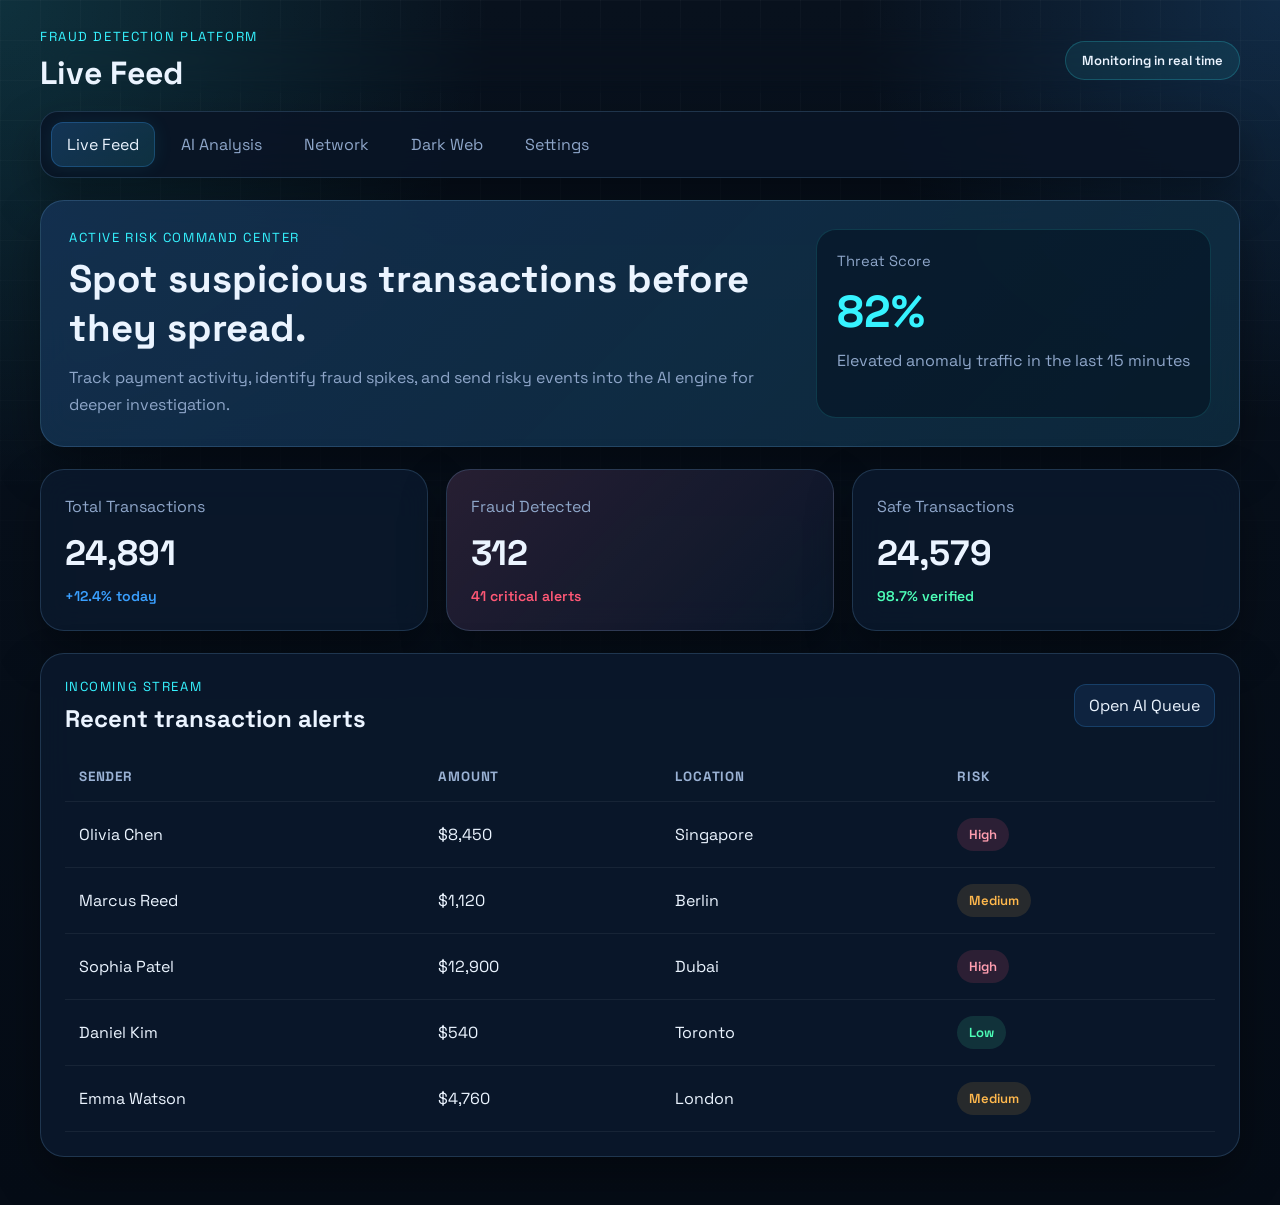
==== index.html @ 5bd6d7bc "Initial commit - Fraud Detection UI" ====
<!DOCTYPE html>
<html lang="en">
<head>
  <meta charset="UTF-8">
  <meta name="viewport" content="width=device-width, initial-scale=1.0">
  <title>FraudShield | Live Feed</title>
  <link rel="preconnect" href="https://fonts.googleapis.com">
  <link rel="preconnect" href="https://fonts.gstatic.com" crossorigin>
  <link href="https://fonts.googleapis.com/css2?family=Space+Grotesk:wght@400;500;600;700&display=swap" rel="stylesheet">
  <link rel="stylesheet" href="css/style.css">
</head>
<body data-page="live">
  <div class="app-shell">
    <header class="topbar">
      <div>
        <p class="eyebrow">Fraud Detection Platform</p>
        <h1>Live Feed</h1>
      </div>
      <div class="status-pill">Monitoring in real time</div>
    </header>

    <nav class="tabs" aria-label="Primary navigation">
      <a href="index.html" data-tab="live">Live Feed</a>
      <a href="ai.html" data-tab="ai">AI Analysis</a>
      <a href="network.html" data-tab="network">Network</a>
      <a href="darkweb.html" data-tab="darkweb">Dark Web</a>
      <a href="settings.html" data-tab="settings">Settings</a>
    </nav>

    <main class="page-grid">
      <section class="hero-panel">
        <div>
          <p class="eyebrow">Active risk command center</p>
          <h2>Spot suspicious transactions before they spread.</h2>
          <p class="muted-text">
            Track payment activity, identify fraud spikes, and send risky events
            into the AI engine for deeper investigation.
          </p>
        </div>
        <div class="hero-metric">
          <span>Threat Score</span>
          <strong>82%</strong>
          <p>Elevated anomaly traffic in the last 15 minutes</p>
        </div>
      </section>

      <section class="stats-grid">
        <article class="card stat-card">
          <p>Total Transactions</p>
          <h3>24,891</h3>
          <span class="trend up">+12.4% today</span>
        </article>
        <article class="card stat-card danger">
          <p>Fraud Detected</p>
          <h3>312</h3>
          <span class="trend danger-text">41 critical alerts</span>
        </article>
        <article class="card stat-card">
          <p>Safe Transactions</p>
          <h3>24,579</h3>
          <span class="trend safe">98.7% verified</span>
        </article>
      </section>

      <section class="card table-card">
        <div class="section-heading">
          <div>
            <p class="eyebrow">Incoming stream</p>
            <h2>Recent transaction alerts</h2>
          </div>
          <a class="ghost-button" href="ai.html">Open AI Queue</a>
        </div>

        <div class="table-wrap">
          <table>
            <thead>
              <tr>
                <th>Sender</th>
                <th>Amount</th>
                <th>Location</th>
                <th>Risk</th>
              </tr>
            </thead>
            <tbody>
              <tr class="clickable-row" data-href="ai.html">
                <td>Olivia Chen</td>
                <td>$8,450</td>
                <td>Singapore</td>
                <td><span class="risk-badge high">High</span></td>
              </tr>
              <tr class="clickable-row" data-href="ai.html">
                <td>Marcus Reed</td>
                <td>$1,120</td>
                <td>Berlin</td>
                <td><span class="risk-badge medium">Medium</span></td>
              </tr>
              <tr class="clickable-row" data-href="ai.html">
                <td>Sophia Patel</td>
                <td>$12,900</td>
                <td>Dubai</td>
                <td><span class="risk-badge high">High</span></td>
              </tr>
              <tr class="clickable-row" data-href="ai.html">
                <td>Daniel Kim</td>
                <td>$540</td>
                <td>Toronto</td>
                <td><span class="risk-badge low">Low</span></td>
              </tr>
              <tr class="clickable-row" data-href="ai.html">
                <td>Emma Watson</td>
                <td>$4,760</td>
                <td>London</td>
                <td><span class="risk-badge medium">Medium</span></td>
              </tr>
            </tbody>
          </table>
        </div>
      </section>
    </main>
  </div>

  <script src="js/script.js"></script>
</body>
</html>
---- css/style.css ----
:root {
  --bg: #06111f;
  --bg-secondary: #0c1b31;
  --panel: rgba(11, 25, 45, 0.86);
  --panel-strong: #102544;
  --border: rgba(135, 198, 255, 0.18);
  --text: #ebf4ff;
  --muted: #8ea6c9;
  --accent: #3aa0ff;
  --accent-soft: rgba(58, 160, 255, 0.16);
  --neon: #36f3ff;
  --danger: #ff5876;
  --safe: #4dffb8;
  --warning: #ffb84d;
  --shadow: 0 20px 45px rgba(0, 0, 0, 0.35);
}

* {
  box-sizing: border-box;
}

body {
  margin: 0;
  min-height: 100vh;
  font-family: "Space Grotesk", sans-serif;
  color: var(--text);
  background:
    radial-gradient(circle at top left, rgba(54, 243, 255, 0.14), transparent 28%),
    radial-gradient(circle at top right, rgba(58, 160, 255, 0.18), transparent 24%),
    linear-gradient(180deg, #08111d 0%, #050c16 100%);
}

body::before {
  content: "";
  position: fixed;
  inset: 0;
  pointer-events: none;
  background-image: linear-gradient(rgba(255, 255, 255, 0.03) 1px, transparent 1px),
    linear-gradient(90deg, rgba(255, 255, 255, 0.03) 1px, transparent 1px);
  background-size: 40px 40px;
  mask-image: linear-gradient(180deg, rgba(0, 0, 0, 0.8), transparent);
}

a {
  color: inherit;
  text-decoration: none;
}

.app-shell {
  width: min(1200px, calc(100% - 32px));
  margin: 0 auto;
  padding: 28px 0 48px;
}

.topbar,
.tabs,
.card,
.hero-panel {
  backdrop-filter: blur(16px);
}

.topbar {
  display: flex;
  justify-content: space-between;
  align-items: center;
  gap: 16px;
  margin-bottom: 18px;
}

.topbar h1,
.hero-panel h2,
.section-heading h2,
.stat-card h3,
.layer-copy h3,
.flagged-item h3,
.info-card h3 {
  margin: 0;
}

.eyebrow {
  margin: 0 0 8px;
  color: var(--neon);
  font-size: 0.82rem;
  letter-spacing: 0.12em;
  text-transform: uppercase;
}

.status-pill,
.pill,
.risk-badge,
.flag-tag {
  display: inline-flex;
  align-items: center;
  justify-content: center;
  border-radius: 999px;
  font-size: 0.82rem;
  font-weight: 600;
}

.status-pill {
  padding: 10px 16px;
  background: rgba(54, 243, 255, 0.08);
  border: 1px solid rgba(54, 243, 255, 0.2);
  color: var(--text);
}

.danger-pill {
  background: rgba(255, 88, 118, 0.12);
  border-color: rgba(255, 88, 118, 0.25);
}

.tabs {
  display: flex;
  flex-wrap: wrap;
  gap: 10px;
  padding: 10px;
  margin-bottom: 22px;
  background: rgba(9, 20, 37, 0.9);
  border: 1px solid var(--border);
  border-radius: 18px;
  box-shadow: var(--shadow);
}

.tabs a {
  padding: 12px 16px;
  border-radius: 12px;
  color: var(--muted);
  transition: 0.25s ease;
}

.tabs a:hover,
.tabs a.active {
  color: var(--text);
  background: linear-gradient(135deg, rgba(58, 160, 255, 0.22), rgba(54, 243, 255, 0.12));
  box-shadow: inset 0 0 0 1px rgba(58, 160, 255, 0.25), 0 0 20px rgba(54, 243, 255, 0.08);
}

.page-grid {
  display: grid;
  gap: 22px;
}

.hero-panel,
.card {
  background: var(--panel);
  border: 1px solid var(--border);
  border-radius: 24px;
  box-shadow: var(--shadow);
}

.hero-panel {
  display: flex;
  justify-content: space-between;
  gap: 24px;
  padding: 28px;
  background:
    linear-gradient(135deg, rgba(58, 160, 255, 0.16), rgba(54, 243, 255, 0.08)),
    var(--panel);
}

.hero-panel.compact {
  align-items: center;
}

.hero-panel h2 {
  font-size: clamp(1.75rem, 3vw, 2.6rem);
  max-width: 720px;
}

.muted-text {
  margin: 12px 0 0;
  max-width: 720px;
  color: var(--muted);
  line-height: 1.7;
}

.hero-metric {
  min-width: 220px;
  padding: 20px;
  border-radius: 20px;
  background: rgba(5, 17, 31, 0.55);
  border: 1px solid rgba(54, 243, 255, 0.14);
}

.hero-metric span {
  color: var(--muted);
  font-size: 0.92rem;
}

.hero-metric strong {
  display: block;
  margin: 12px 0 8px;
  font-size: 2.8rem;
  color: var(--neon);
}

.hero-metric p,
.stat-card p,
.info-card p,
.flagged-item p,
.layer-copy p {
  margin: 0;
  color: var(--muted);
  line-height: 1.6;
}

.stats-grid {
  display: grid;
  grid-template-columns: repeat(3, minmax(0, 1fr));
  gap: 18px;
}

.card {
  padding: 24px;
  transition: transform 0.25s ease, border-color 0.25s ease, box-shadow 0.25s ease;
}

.card:hover,
.flagged-item:hover,
tbody tr:hover {
  transform: translateY(-4px);
}

.card:hover {
  border-color: rgba(54, 243, 255, 0.28);
  box-shadow: 0 22px 50px rgba(0, 0, 0, 0.42);
}

.stat-card h3 {
  margin: 10px 0;
  font-size: 2.2rem;
}

.stat-card p {
  color: var(--muted);
}

.trend {
  font-size: 0.88rem;
  font-weight: 600;
}

.up {
  color: var(--accent);
}

.safe {
  color: var(--safe);
}

.danger-text {
  color: var(--danger);
}

.danger {
  background:
    linear-gradient(135deg, rgba(255, 88, 118, 0.12), transparent),
    var(--panel);
}

.section-heading {
  display: flex;
  justify-content: space-between;
  align-items: center;
  gap: 16px;
  margin-bottom: 18px;
}

.ghost-button {
  padding: 10px 14px;
  border-radius: 12px;
  border: 1px solid rgba(58, 160, 255, 0.22);
  background: rgba(58, 160, 255, 0.1);
  color: var(--text);
  transition: 0.25s ease;
}

.ghost-button:hover {
  background: rgba(58, 160, 255, 0.18);
}

.table-wrap {
  overflow-x: auto;
}

table {
  width: 100%;
  border-collapse: collapse;
}

th,
td {
  padding: 16px 14px;
  text-align: left;
  border-bottom: 1px solid rgba(255, 255, 255, 0.06);
}

th {
  color: #9ab2d4;
  font-size: 0.84rem;
  letter-spacing: 0.06em;
  text-transform: uppercase;
}

tbody tr {
  cursor: pointer;
  transition: 0.25s ease;
}

tbody tr:hover {
  background: rgba(58, 160, 255, 0.08);
}

.risk-badge,
.pill,
.flag-tag {
  padding: 8px 12px;
}

.risk-badge.low {
  background: rgba(77, 255, 184, 0.12);
  color: var(--safe);
}

.risk-badge.medium {
  background: rgba(255, 184, 77, 0.12);
  color: var(--warning);
}

.risk-badge.high,
.flag-tag {
  background: rgba(255, 88, 118, 0.14);
  color: #ff9eb0;
}

.layers {
  display: grid;
  gap: 18px;
}

.layer-item {
  padding: 18px;
  border-radius: 18px;
  border: 1px solid rgba(255, 255, 255, 0.07);
  background: rgba(255, 255, 255, 0.02);
}

.layer-copy {
  display: flex;
  justify-content: space-between;
  gap: 20px;
  margin-bottom: 12px;
}

.progress-bar {
  width: 100%;
  height: 12px;
  overflow: hidden;
  border-radius: 999px;
  background: rgba(255, 255, 255, 0.06);
}

.progress-bar span {
  display: block;
  height: 100%;
  border-radius: inherit;
  background: linear-gradient(90deg, var(--accent), var(--neon));
  box-shadow: 0 0 18px rgba(54, 243, 255, 0.35);
}

.network-grid {
  grid-template-columns: repeat(4, minmax(0, 1fr));
}

.info-card {
  display: flex;
  flex-direction: column;
  justify-content: center;
  background:
    linear-gradient(135deg, rgba(54, 243, 255, 0.08), rgba(58, 160, 255, 0.12)),
    var(--panel);
}

.flagged-list {
  display: grid;
  gap: 16px;
}

.flagged-item {
  display: flex;
  justify-content: space-between;
  align-items: center;
  gap: 16px;
  padding: 18px;
  border-radius: 18px;
  border: 1px solid rgba(255, 88, 118, 0.16);
  background: rgba(255, 88, 118, 0.08);
  transition: 0.25s ease;
}

.settings-layout {
  grid-template-columns: repeat(2, minmax(0, 1fr));
}

.settings-card {
  min-height: 260px;
}

.setting-row {
  display: flex;
  justify-content: space-between;
  align-items: center;
  gap: 12px;
  margin-top: 18px;
  padding: 14px 16px;
  border-radius: 16px;
  background: rgba(255, 255, 255, 0.03);
  border: 1px solid rgba(255, 255, 255, 0.05);
}

.pill {
  background: rgba(58, 160, 255, 0.14);
  color: #9bd0ff;
}

.pill.on {
  background: rgba(77, 255, 184, 0.12);
  color: var(--safe);
}

@media (max-width: 980px) {
  .stats-grid,
  .network-grid,
  .settings-layout {
    grid-template-columns: repeat(2, minmax(0, 1fr));
  }

  .hero-panel,
  .layer-copy {
    flex-direction: column;
  }
}

@media (max-width: 640px) {
  .app-shell {
    width: min(100% - 20px, 1200px);
    padding-top: 20px;
  }

  .topbar,
  .section-heading,
  .flagged-item,
  .setting-row {
    flex-direction: column;
    align-items: flex-start;
  }

  .stats-grid,
  .network-grid,
  .settings-layout {
    grid-template-columns: 1fr;
  }

  .tabs a,
  .status-pill {
    width: 100%;
  }
}
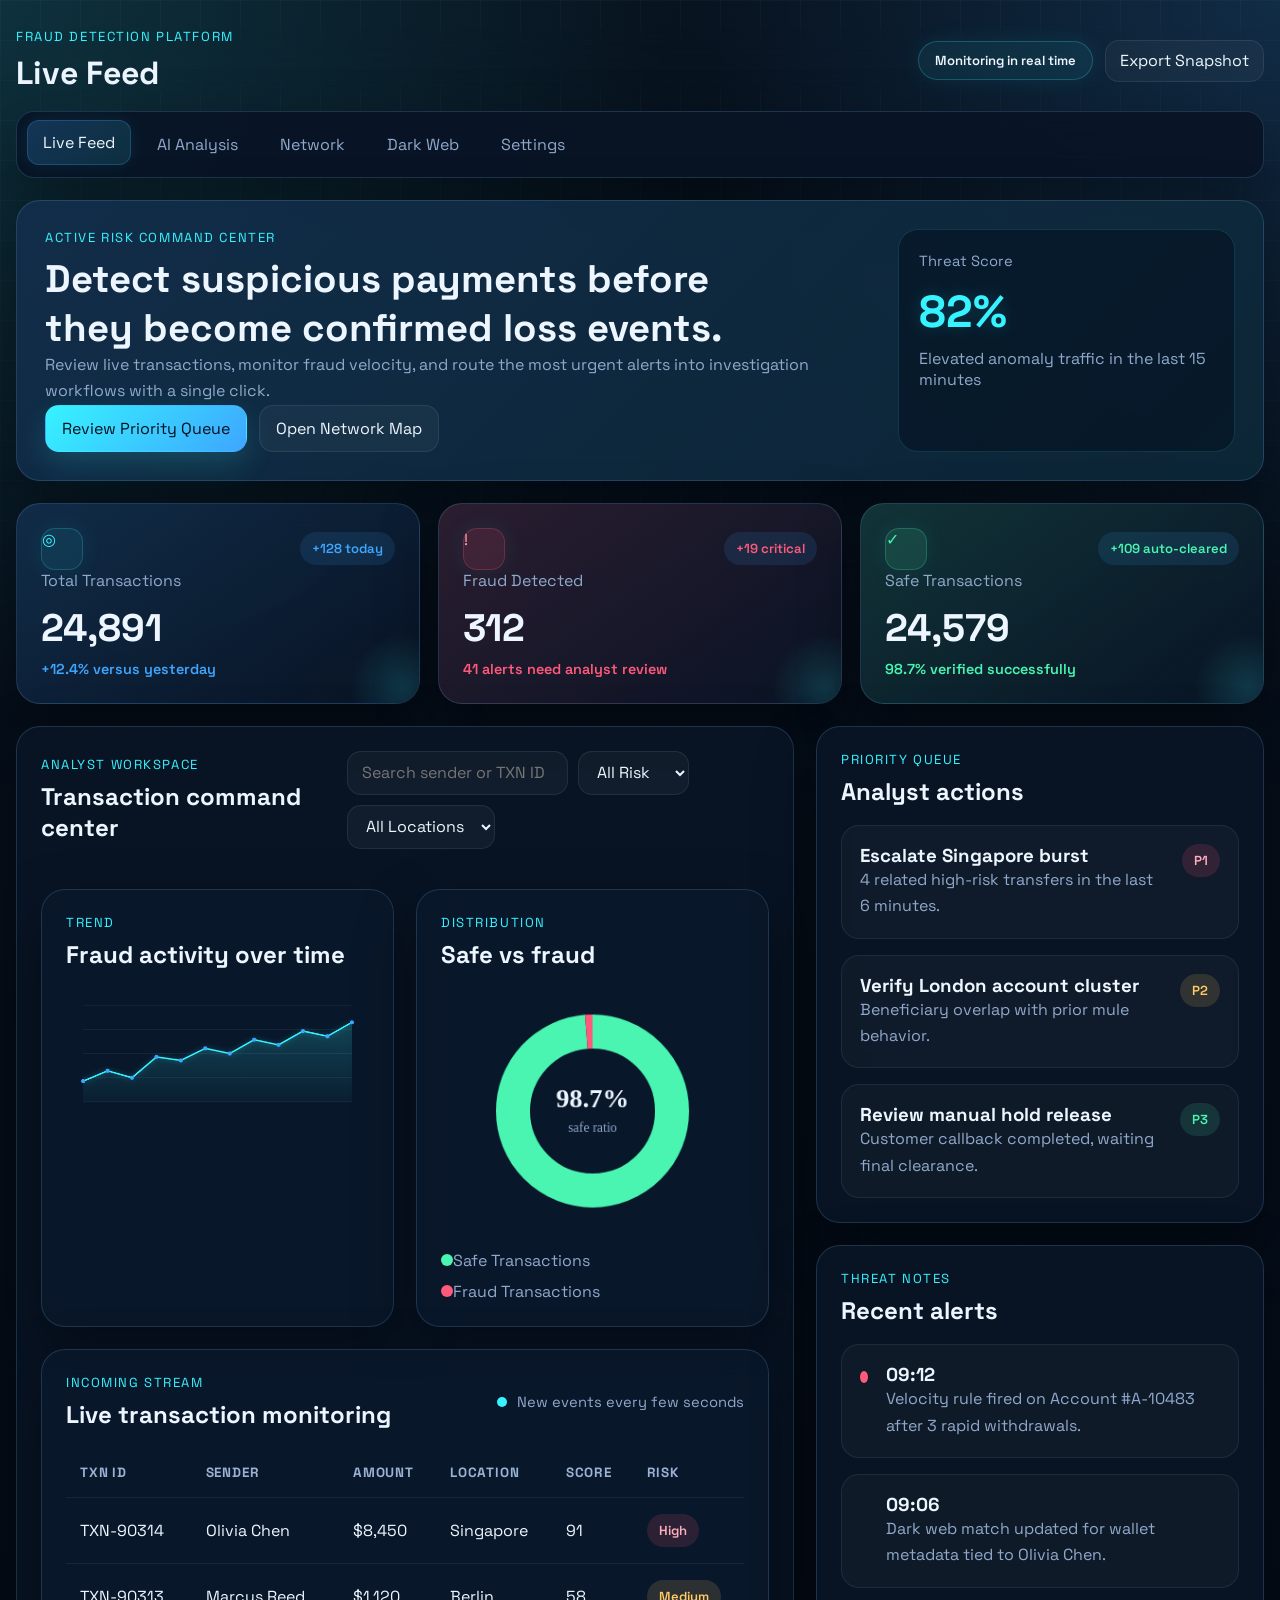
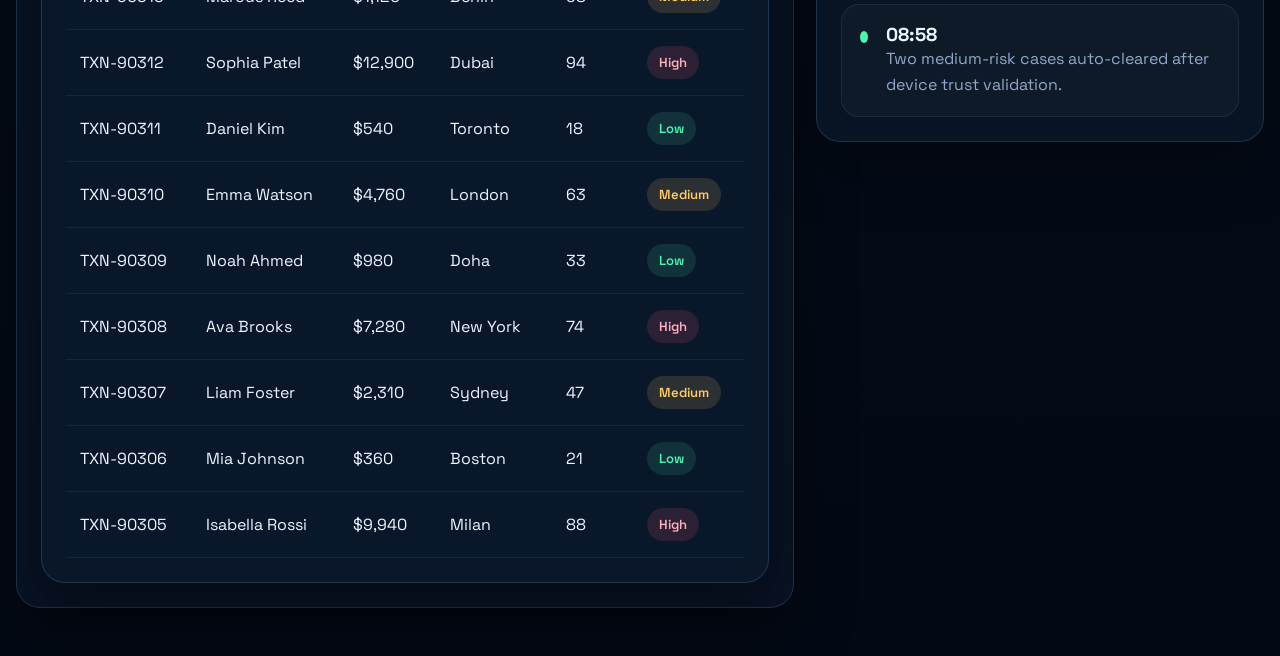
==== commit 5d02e19a: "Second commit - Fraud Detection UI" ====
--- a/index.html
+++ b/index.html
@@ -16,7 +16,10 @@
         <p class="eyebrow">Fraud Detection Platform</p>
         <h1>Live Feed</h1>
       </div>
-      <div class="status-pill">Monitoring in real time</div>
+      <div class="topbar-actions">
+        <div class="status-pill">Monitoring in real time</div>
+        <button class="secondary-button compact-button" type="button" data-toast-message="War room snapshot exported.">Export Snapshot</button>
+      </div>
     </header>
 
     <nav class="tabs" aria-label="Primary navigation">
@@ -31,11 +34,15 @@
       <section class="hero-panel">
         <div>
           <p class="eyebrow">Active risk command center</p>
-          <h2>Spot suspicious transactions before they spread.</h2>
+          <h2>Detect suspicious payments before they become confirmed loss events.</h2>
           <p class="muted-text">
-            Track payment activity, identify fraud spikes, and send risky events
-            into the AI engine for deeper investigation.
+            Review live transactions, monitor fraud velocity, and route the most
+            urgent alerts into investigation workflows with a single click.
           </p>
+          <div class="hero-actions">
+            <a class="primary-button" href="ai.html">Review Priority Queue</a>
+            <a class="secondary-button" href="network.html">Open Network Map</a>
+          </div>
         </div>
         <div class="hero-metric">
           <span>Threat Score</span>
@@ -45,80 +52,293 @@
       </section>
 
       <section class="stats-grid">
-        <article class="card stat-card">
+        <article class="card stat-card accent-card">
+          <div class="stat-header">
+            <span class="stat-icon">◎</span>
+            <span class="delta-pill up">+128 today</span>
+          </div>
           <p>Total Transactions</p>
-          <h3>24,891</h3>
-          <span class="trend up">+12.4% today</span>
+          <h3 class="counter" data-target="24891">0</h3>
+          <span class="trend up">+12.4% versus yesterday</span>
         </article>
+
         <article class="card stat-card danger">
+          <div class="stat-header">
+            <span class="stat-icon danger-icon">!</span>
+            <span class="delta-pill danger-text">+19 critical</span>
+          </div>
           <p>Fraud Detected</p>
-          <h3>312</h3>
-          <span class="trend danger-text">41 critical alerts</span>
+          <h3 class="counter" data-target="312">0</h3>
+          <span class="trend danger-text">41 alerts need analyst review</span>
         </article>
-        <article class="card stat-card">
+
+        <article class="card stat-card safe-card">
+          <div class="stat-header">
+            <span class="stat-icon safe-icon">✓</span>
+            <span class="delta-pill safe">+109 auto-cleared</span>
+          </div>
           <p>Safe Transactions</p>
-          <h3>24,579</h3>
-          <span class="trend safe">98.7% verified</span>
+          <h3 class="counter" data-target="24579">0</h3>
+          <span class="trend safe">98.7% verified successfully</span>
         </article>
       </section>
 
-      <section class="card table-card">
-        <div class="section-heading">
-          <div>
-            <p class="eyebrow">Incoming stream</p>
-            <h2>Recent transaction alerts</h2>
-          </div>
-          <a class="ghost-button" href="ai.html">Open AI Queue</a>
-        </div>
-
-        <div class="table-wrap">
-          <table>
-            <thead>
-              <tr>
-                <th>Sender</th>
-                <th>Amount</th>
-                <th>Location</th>
-                <th>Risk</th>
-              </tr>
-            </thead>
-            <tbody>
-              <tr class="clickable-row" data-href="ai.html">
-                <td>Olivia Chen</td>
-                <td>$8,450</td>
-                <td>Singapore</td>
-                <td><span class="risk-badge high">High</span></td>
-              </tr>
-              <tr class="clickable-row" data-href="ai.html">
-                <td>Marcus Reed</td>
-                <td>$1,120</td>
-                <td>Berlin</td>
-                <td><span class="risk-badge medium">Medium</span></td>
-              </tr>
-              <tr class="clickable-row" data-href="ai.html">
-                <td>Sophia Patel</td>
-                <td>$12,900</td>
-                <td>Dubai</td>
-                <td><span class="risk-badge high">High</span></td>
-              </tr>
-              <tr class="clickable-row" data-href="ai.html">
-                <td>Daniel Kim</td>
-                <td>$540</td>
-                <td>Toronto</td>
-                <td><span class="risk-badge low">Low</span></td>
-              </tr>
-              <tr class="clickable-row" data-href="ai.html">
-                <td>Emma Watson</td>
-                <td>$4,760</td>
-                <td>London</td>
-                <td><span class="risk-badge medium">Medium</span></td>
-              </tr>
-            </tbody>
-          </table>
-        </div>
+      <section class="workspace-grid">
+        <article class="card main-panel">
+          <div class="section-heading">
+            <div>
+              <p class="eyebrow">Analyst workspace</p>
+              <h2>Transaction command center</h2>
+            </div>
+            <div class="filter-toolbar">
+              <input id="txnSearch" class="toolbar-input" type="text" placeholder="Search sender or TXN ID">
+              <select id="riskFilter" class="toolbar-select">
+                <option value="all">All Risk</option>
+                <option value="high">High</option>
+                <option value="medium">Medium</option>
+                <option value="low">Low</option>
+              </select>
+              <select id="locationFilter" class="toolbar-select">
+                <option value="all">All Locations</option>
+                <option value="singapore">Singapore</option>
+                <option value="berlin">Berlin</option>
+                <option value="dubai">Dubai</option>
+                <option value="toronto">Toronto</option>
+                <option value="london">London</option>
+                <option value="new york">New York</option>
+              </select>
+            </div>
+          </div>
+
+          <section class="dashboard-duo">
+            <article class="card inner-card chart-card">
+              <div class="section-heading">
+                <div>
+                  <p class="eyebrow">Trend</p>
+                  <h2>Fraud activity over time</h2>
+                </div>
+              </div>
+              <canvas id="fraudTrendChart" width="600" height="260" aria-label="Fraud trend chart"></canvas>
+            </article>
+
+            <article class="card inner-card chart-card donut-panel">
+              <div class="section-heading">
+                <div>
+                  <p class="eyebrow">Distribution</p>
+                  <h2>Safe vs fraud</h2>
+                </div>
+              </div>
+              <canvas id="fraudSplitChart" width="320" height="260" aria-label="Fraud split chart"></canvas>
+              <div class="donut-legend">
+                <div><span class="legend-dot safe-fill"></span>Safe Transactions</div>
+                <div><span class="legend-dot danger-fill"></span>Fraud Transactions</div>
+              </div>
+            </article>
+          </section>
+
+          <section class="card inner-card table-card">
+            <div class="section-heading">
+              <div>
+                <p class="eyebrow">Incoming stream</p>
+                <h2>Live transaction monitoring</h2>
+              </div>
+              <div class="live-indicator">
+                <span class="pulse-dot"></span>
+                <span>New events every few seconds</span>
+              </div>
+            </div>
+
+            <div class="table-wrap">
+              <table>
+                <thead>
+                  <tr>
+                    <th>TXN ID</th>
+                    <th>Sender</th>
+                    <th>Amount</th>
+                    <th>Location</th>
+                    <th>Score</th>
+                    <th>Risk</th>
+                  </tr>
+                </thead>
+                <tbody id="transactionTableBody">
+                  <tr class="clickable-row" data-href="ai.html" data-txn-id="TXN-90314" data-sender="Olivia Chen" data-amount="$8,450" data-location="Singapore" data-score="91" data-risk="High">
+                    <td>TXN-90314</td>
+                    <td>Olivia Chen</td>
+                    <td>$8,450</td>
+                    <td>Singapore</td>
+                    <td>91</td>
+                    <td><span class="risk-badge high">High</span></td>
+                  </tr>
+                  <tr class="clickable-row" data-href="ai.html" data-txn-id="TXN-90313" data-sender="Marcus Reed" data-amount="$1,120" data-location="Berlin" data-score="58" data-risk="Medium">
+                    <td>TXN-90313</td>
+                    <td>Marcus Reed</td>
+                    <td>$1,120</td>
+                    <td>Berlin</td>
+                    <td>58</td>
+                    <td><span class="risk-badge medium">Medium</span></td>
+                  </tr>
+                  <tr class="clickable-row" data-href="ai.html" data-txn-id="TXN-90312" data-sender="Sophia Patel" data-amount="$12,900" data-location="Dubai" data-score="94" data-risk="High">
+                    <td>TXN-90312</td>
+                    <td>Sophia Patel</td>
+                    <td>$12,900</td>
+                    <td>Dubai</td>
+                    <td>94</td>
+                    <td><span class="risk-badge high">High</span></td>
+                  </tr>
+                  <tr class="clickable-row" data-href="ai.html" data-txn-id="TXN-90311" data-sender="Daniel Kim" data-amount="$540" data-location="Toronto" data-score="18" data-risk="Low">
+                    <td>TXN-90311</td>
+                    <td>Daniel Kim</td>
+                    <td>$540</td>
+                    <td>Toronto</td>
+                    <td>18</td>
+                    <td><span class="risk-badge low">Low</span></td>
+                  </tr>
+                  <tr class="clickable-row" data-href="ai.html" data-txn-id="TXN-90310" data-sender="Emma Watson" data-amount="$4,760" data-location="London" data-score="63" data-risk="Medium">
+                    <td>TXN-90310</td>
+                    <td>Emma Watson</td>
+                    <td>$4,760</td>
+                    <td>London</td>
+                    <td>63</td>
+                    <td><span class="risk-badge medium">Medium</span></td>
+                  </tr>
+                  <tr class="clickable-row" data-href="ai.html" data-txn-id="TXN-90309" data-sender="Noah Ahmed" data-amount="$980" data-location="Doha" data-score="33" data-risk="Low">
+                    <td>TXN-90309</td>
+                    <td>Noah Ahmed</td>
+                    <td>$980</td>
+                    <td>Doha</td>
+                    <td>33</td>
+                    <td><span class="risk-badge low">Low</span></td>
+                  </tr>
+                  <tr class="clickable-row" data-href="ai.html" data-txn-id="TXN-90308" data-sender="Ava Brooks" data-amount="$7,280" data-location="New York" data-score="74" data-risk="High">
+                    <td>TXN-90308</td>
+                    <td>Ava Brooks</td>
+                    <td>$7,280</td>
+                    <td>New York</td>
+                    <td>74</td>
+                    <td><span class="risk-badge high">High</span></td>
+                  </tr>
+                  <tr class="clickable-row" data-href="ai.html" data-txn-id="TXN-90307" data-sender="Liam Foster" data-amount="$2,310" data-location="Sydney" data-score="47" data-risk="Medium">
+                    <td>TXN-90307</td>
+                    <td>Liam Foster</td>
+                    <td>$2,310</td>
+                    <td>Sydney</td>
+                    <td>47</td>
+                    <td><span class="risk-badge medium">Medium</span></td>
+                  </tr>
+                  <tr class="clickable-row" data-href="ai.html" data-txn-id="TXN-90306" data-sender="Mia Johnson" data-amount="$360" data-location="Boston" data-score="21" data-risk="Low">
+                    <td>TXN-90306</td>
+                    <td>Mia Johnson</td>
+                    <td>$360</td>
+                    <td>Boston</td>
+                    <td>21</td>
+                    <td><span class="risk-badge low">Low</span></td>
+                  </tr>
+                  <tr class="clickable-row" data-href="ai.html" data-txn-id="TXN-90305" data-sender="Isabella Rossi" data-amount="$9,940" data-location="Milan" data-score="88" data-risk="High">
+                    <td>TXN-90305</td>
+                    <td>Isabella Rossi</td>
+                    <td>$9,940</td>
+                    <td>Milan</td>
+                    <td>88</td>
+                    <td><span class="risk-badge high">High</span></td>
+                  </tr>
+                </tbody>
+              </table>
+            </div>
+          </section>
+        </article>
+
+        <aside class="workspace-sidebar">
+          <section class="card">
+            <div class="section-heading">
+              <div>
+                <p class="eyebrow">Priority queue</p>
+                <h2>Analyst actions</h2>
+              </div>
+            </div>
+            <div class="queue-list">
+              <article class="queue-item">
+                <div>
+                  <h3>Escalate Singapore burst</h3>
+                  <p>4 related high-risk transfers in the last 6 minutes.</p>
+                </div>
+                <span class="risk-badge high">P1</span>
+              </article>
+              <article class="queue-item">
+                <div>
+                  <h3>Verify London account cluster</h3>
+                  <p>Beneficiary overlap with prior mule behavior.</p>
+                </div>
+                <span class="risk-badge medium">P2</span>
+              </article>
+              <article class="queue-item">
+                <div>
+                  <h3>Review manual hold release</h3>
+                  <p>Customer callback completed, waiting final clearance.</p>
+                </div>
+                <span class="risk-badge low">P3</span>
+              </article>
+            </div>
+          </section>
+
+          <section class="card">
+            <div class="section-heading">
+              <div>
+                <p class="eyebrow">Threat notes</p>
+                <h2>Recent alerts</h2>
+              </div>
+            </div>
+            <div class="timeline-list">
+              <article class="timeline-item">
+                <span class="timeline-dot danger-fill"></span>
+                <div>
+                  <h3>09:12</h3>
+                  <p>Velocity rule fired on Account #A-10483 after 3 rapid withdrawals.</p>
+                </div>
+              </article>
+              <article class="timeline-item">
+                <span class="timeline-dot"></span>
+                <div>
+                  <h3>09:06</h3>
+                  <p>Dark web match updated for wallet metadata tied to Olivia Chen.</p>
+                </div>
+              </article>
+              <article class="timeline-item">
+                <span class="timeline-dot safe-fill"></span>
+                <div>
+                  <h3>08:58</h3>
+                  <p>Two medium-risk cases auto-cleared after device trust validation.</p>
+                </div>
+              </article>
+            </div>
+          </section>
+        </aside>
       </section>
     </main>
   </div>
 
+  <div class="modal hidden" id="transactionModal" aria-hidden="true">
+    <div class="modal-backdrop" data-close-modal></div>
+    <div class="modal-panel" role="dialog" aria-modal="true" aria-labelledby="modalTitle">
+      <button class="modal-close" type="button" data-close-modal aria-label="Close details">×</button>
+      <p class="eyebrow">Transaction Preview</p>
+      <h2 id="modalTitle">Selected transaction</h2>
+      <div class="modal-grid">
+        <div class="modal-row"><span>TXN ID</span><strong id="modalTxnId">-</strong></div>
+        <div class="modal-row"><span>Sender</span><strong id="modalSender">-</strong></div>
+        <div class="modal-row"><span>Amount</span><strong id="modalAmount">-</strong></div>
+        <div class="modal-row"><span>Location</span><strong id="modalLocation">-</strong></div>
+        <div class="modal-row"><span>Risk Score</span><strong id="modalScore">-</strong></div>
+        <div class="modal-row"><span>Risk Level</span><strong id="modalRisk">-</strong></div>
+      </div>
+      <div class="modal-actions">
+        <button class="primary-button" type="button" id="openAiAnalysis">Open AI Analysis</button>
+        <button class="secondary-button" type="button" data-close-modal>Close</button>
+      </div>
+    </div>
+  </div>
+
+  <div class="toast global-toast" id="globalToast" aria-live="polite"></div>
+
   <script src="js/script.js"></script>
 </body>
 </html>
--- a/css/style.css
+++ b/css/style.css
@@ -1,22 +1,26 @@
 :root {
-  --bg: #06111f;
-  --bg-secondary: #0c1b31;
-  --panel: rgba(11, 25, 45, 0.86);
-  --panel-strong: #102544;
-  --border: rgba(135, 198, 255, 0.18);
-  --text: #ebf4ff;
-  --muted: #8ea6c9;
-  --accent: #3aa0ff;
-  --accent-soft: rgba(58, 160, 255, 0.16);
-  --neon: #36f3ff;
-  --danger: #ff5876;
-  --safe: #4dffb8;
-  --warning: #ffb84d;
-  --shadow: 0 20px 45px rgba(0, 0, 0, 0.35);
+  --bg: #06101d;
+  --bg-deep: #030914;
+  --panel: rgba(10, 21, 38, 0.88);
+  --panel-soft: rgba(11, 25, 45, 0.72);
+  --panel-strong: #0f2341;
+  --border: rgba(129, 196, 255, 0.18);
+  --text: #edf6ff;
+  --muted: #90a9cb;
+  --accent: #3ea6ff;
+  --accent-2: #36f3ff;
+  --safe: #49f5b0;
+  --warning: #ffcb63;
+  --danger: #ff5a7c;
+  --shadow: 0 24px 60px rgba(0, 0, 0, 0.38);
 }
 
 * {
   box-sizing: border-box;
+}
+
+html {
+  scroll-behavior: smooth;
 }
 
 body {
@@ -26,8 +30,8 @@
   color: var(--text);
   background:
     radial-gradient(circle at top left, rgba(54, 243, 255, 0.14), transparent 28%),
-    radial-gradient(circle at top right, rgba(58, 160, 255, 0.18), transparent 24%),
-    linear-gradient(180deg, #08111d 0%, #050c16 100%);
+    radial-gradient(circle at top right, rgba(62, 166, 255, 0.18), transparent 24%),
+    linear-gradient(180deg, #07111d 0%, var(--bg-deep) 100%);
 }
 
 body::before {
@@ -35,10 +39,11 @@
   position: fixed;
   inset: 0;
   pointer-events: none;
-  background-image: linear-gradient(rgba(255, 255, 255, 0.03) 1px, transparent 1px),
+  background-image:
+    linear-gradient(rgba(255, 255, 255, 0.03) 1px, transparent 1px),
     linear-gradient(90deg, rgba(255, 255, 255, 0.03) 1px, transparent 1px);
   background-size: 40px 40px;
-  mask-image: linear-gradient(180deg, rgba(0, 0, 0, 0.8), transparent);
+  mask-image: linear-gradient(180deg, rgba(0, 0, 0, 0.85), transparent);
 }
 
 a {
@@ -46,8 +51,18 @@
   text-decoration: none;
 }
 
+button,
+input,
+select {
+  font: inherit;
+}
+
+button {
+  cursor: pointer;
+}
+
 .app-shell {
-  width: min(1200px, calc(100% - 32px));
+  width: min(1280px, calc(100% - 32px));
   margin: 0 auto;
   padding: 28px 0 48px;
 }
@@ -55,7 +70,8 @@
 .topbar,
 .tabs,
 .card,
-.hero-panel {
+.hero-panel,
+.modal-panel {
   backdrop-filter: blur(16px);
 }
 
@@ -72,14 +88,28 @@
 .section-heading h2,
 .stat-card h3,
 .layer-copy h3,
+.signal-item h3,
+.hub-item h3,
 .flagged-item h3,
-.info-card h3 {
+.suspicious-item h3,
+.queue-item h3,
+.timeline-item h3,
+.toggle-row h3,
+.recommendation-item h3 {
   margin: 0;
+}
+
+.topbar-actions,
+.hero-actions {
+  display: flex;
+  flex-wrap: wrap;
+  gap: 12px;
+  align-items: center;
 }
 
 .eyebrow {
   margin: 0 0 8px;
-  color: var(--neon);
+  color: var(--accent-2);
   font-size: 0.82rem;
   letter-spacing: 0.12em;
   text-transform: uppercase;
@@ -88,7 +118,9 @@
 .status-pill,
 .pill,
 .risk-badge,
-.flag-tag {
+.appearance-badge,
+.delta-pill,
+.signal-index {
   display: inline-flex;
   align-items: center;
   justify-content: center;
@@ -99,14 +131,15 @@
 
 .status-pill {
   padding: 10px 16px;
+  color: var(--text);
   background: rgba(54, 243, 255, 0.08);
-  border: 1px solid rgba(54, 243, 255, 0.2);
-  color: var(--text);
+  border: 1px solid rgba(54, 243, 255, 0.22);
+  box-shadow: 0 0 24px rgba(54, 243, 255, 0.08);
 }
 
 .danger-pill {
-  background: rgba(255, 88, 118, 0.12);
-  border-color: rgba(255, 88, 118, 0.25);
+  background: rgba(255, 90, 124, 0.12);
+  border-color: rgba(255, 90, 124, 0.24);
 }
 
 .tabs {
@@ -115,7 +148,7 @@
   gap: 10px;
   padding: 10px;
   margin-bottom: 22px;
-  background: rgba(9, 20, 37, 0.9);
+  background: rgba(9, 20, 37, 0.92);
   border: 1px solid var(--border);
   border-radius: 18px;
   box-shadow: var(--shadow);
@@ -125,23 +158,39 @@
   padding: 12px 16px;
   border-radius: 12px;
   color: var(--muted);
-  transition: 0.25s ease;
+  transition: transform 0.25s ease, background 0.25s ease, color 0.25s ease;
 }
 
 .tabs a:hover,
 .tabs a.active {
   color: var(--text);
-  background: linear-gradient(135deg, rgba(58, 160, 255, 0.22), rgba(54, 243, 255, 0.12));
-  box-shadow: inset 0 0 0 1px rgba(58, 160, 255, 0.25), 0 0 20px rgba(54, 243, 255, 0.08);
-}
-
-.page-grid {
+  transform: translateY(-2px);
+  background: linear-gradient(135deg, rgba(62, 166, 255, 0.22), rgba(54, 243, 255, 0.12));
+  box-shadow: inset 0 0 0 1px rgba(62, 166, 255, 0.24), 0 0 20px rgba(54, 243, 255, 0.08);
+}
+
+.page-grid,
+.stack-grid,
+.analysis-grid,
+.network-layout,
+.darkweb-layout,
+.dashboard-duo,
+.workspace-grid,
+.workspace-sidebar,
+.case-summary-grid,
+.settings-layout,
+.summary-grid,
+.toggle-list,
+.timeline-list,
+.queue-list,
+.recommendation-list {
   display: grid;
   gap: 22px;
 }
 
 .hero-panel,
-.card {
+.card,
+.modal-panel {
   background: var(--panel);
   border: 1px solid var(--border);
   border-radius: 24px;
@@ -154,7 +203,7 @@
   gap: 24px;
   padding: 28px;
   background:
-    linear-gradient(135deg, rgba(58, 160, 255, 0.16), rgba(54, 243, 255, 0.08)),
+    linear-gradient(135deg, rgba(62, 166, 255, 0.16), rgba(54, 243, 255, 0.08)),
     var(--panel);
 }
 
@@ -164,21 +213,31 @@
 
 .hero-panel h2 {
   font-size: clamp(1.75rem, 3vw, 2.6rem);
-  max-width: 720px;
-}
-
-.muted-text {
-  margin: 12px 0 0;
-  max-width: 720px;
+  max-width: 760px;
+}
+
+.muted-text,
+.queue-item p,
+.timeline-item p,
+.hub-item p,
+.flagged-item p,
+.suspicious-item p,
+.signal-item p,
+.layer-copy p,
+.feature-row span,
+.recommendation-item p,
+.toggle-row p,
+.summary-item span {
+  margin: 0;
   color: var(--muted);
-  line-height: 1.7;
+  line-height: 1.65;
 }
 
 .hero-metric {
-  min-width: 220px;
+  min-width: 230px;
   padding: 20px;
   border-radius: 20px;
-  background: rgba(5, 17, 31, 0.55);
+  background: rgba(5, 17, 31, 0.56);
   border: 1px solid rgba(54, 243, 255, 0.14);
 }
 
@@ -191,17 +250,38 @@
   display: block;
   margin: 12px 0 8px;
   font-size: 2.8rem;
-  color: var(--neon);
+  color: var(--accent-2);
+  text-shadow: 0 0 18px rgba(54, 243, 255, 0.18);
 }
 
 .hero-metric p,
-.stat-card p,
-.info-card p,
-.flagged-item p,
-.layer-copy p {
+.stat-card p {
   margin: 0;
   color: var(--muted);
-  line-height: 1.6;
+}
+
+.card {
+  padding: 24px;
+  transition: transform 0.25s ease, border-color 0.25s ease, box-shadow 0.25s ease;
+}
+
+.card:hover,
+.flagged-item:hover,
+.suspicious-item:hover,
+.hub-item:hover,
+.queue-item:hover,
+.timeline-item:hover,
+tbody tr:hover {
+  transform: translateY(-4px);
+}
+
+.card:hover {
+  border-color: rgba(54, 243, 255, 0.28);
+  box-shadow: 0 28px 68px rgba(0, 0, 0, 0.45);
+}
+
+.inner-card {
+  background: var(--panel-soft);
 }
 
 .stats-grid {
@@ -210,33 +290,80 @@
   gap: 18px;
 }
 
-.card {
-  padding: 24px;
-  transition: transform 0.25s ease, border-color 0.25s ease, box-shadow 0.25s ease;
-}
-
-.card:hover,
-.flagged-item:hover,
-tbody tr:hover {
-  transform: translateY(-4px);
-}
-
-.card:hover {
-  border-color: rgba(54, 243, 255, 0.28);
-  box-shadow: 0 22px 50px rgba(0, 0, 0, 0.42);
+.stat-card {
+  position: relative;
+  overflow: hidden;
+}
+
+.stat-card::after {
+  content: "";
+  position: absolute;
+  inset: auto -40px -40px auto;
+  width: 110px;
+  height: 110px;
+  border-radius: 50%;
+  background: radial-gradient(circle, rgba(54, 243, 255, 0.16), transparent 70%);
+}
+
+.accent-card {
+  background:
+    linear-gradient(145deg, rgba(62, 166, 255, 0.16), transparent),
+    var(--panel);
+}
+
+.safe-card {
+  background:
+    linear-gradient(145deg, rgba(73, 245, 176, 0.14), transparent),
+    var(--panel);
+}
+
+.danger {
+  background:
+    linear-gradient(145deg, rgba(255, 90, 124, 0.14), transparent),
+    var(--panel);
+}
+
+.stat-header {
+  display: flex;
+  justify-content: space-between;
+  align-items: center;
+  gap: 12px;
+}
+
+.stat-icon {
+  width: 42px;
+  height: 42px;
+  border-radius: 14px;
+  color: var(--accent-2);
+  background: rgba(54, 243, 255, 0.08);
+  border: 1px solid rgba(54, 243, 255, 0.2);
+  box-shadow: 0 0 24px rgba(54, 243, 255, 0.08);
+}
+
+.danger-icon {
+  color: #ff9eb0;
+  background: rgba(255, 90, 124, 0.12);
+  border-color: rgba(255, 90, 124, 0.22);
+}
+
+.safe-icon {
+  color: var(--safe);
+  background: rgba(73, 245, 176, 0.12);
+  border-color: rgba(73, 245, 176, 0.22);
+}
+
+.delta-pill {
+  padding: 8px 12px;
+  background: rgba(62, 166, 255, 0.12);
 }
 
 .stat-card h3 {
-  margin: 10px 0;
-  font-size: 2.2rem;
-}
-
-.stat-card p {
-  color: var(--muted);
+  margin: 12px 0 6px;
+  font-size: 2.4rem;
 }
 
 .trend {
-  font-size: 0.88rem;
+  font-size: 0.9rem;
   font-weight: 600;
 }
 
@@ -252,10 +379,84 @@
   color: var(--danger);
 }
 
-.danger {
-  background:
-    linear-gradient(135deg, rgba(255, 88, 118, 0.12), transparent),
-    var(--panel);
+.workspace-grid {
+  grid-template-columns: 1.65fr 0.95fr;
+  align-items: start;
+}
+
+.main-panel {
+  display: grid;
+  gap: 22px;
+}
+
+.workspace-sidebar {
+  align-content: start;
+}
+
+.dashboard-duo,
+.darkweb-layout,
+.network-layout,
+.settings-layout,
+.case-summary-grid {
+  grid-template-columns: repeat(2, minmax(0, 1fr));
+}
+
+.analysis-grid {
+  grid-template-columns: 1.3fr 0.95fr;
+  align-items: start;
+}
+
+.summary-grid {
+  grid-template-columns: repeat(2, minmax(0, 1fr));
+  gap: 16px;
+}
+
+.summary-item {
+  padding: 16px;
+  border-radius: 18px;
+  background: rgba(255, 255, 255, 0.03);
+  border: 1px solid rgba(255, 255, 255, 0.06);
+}
+
+.summary-item strong {
+  display: block;
+  margin-top: 8px;
+}
+
+.recommendation-item {
+  padding: 18px;
+  border-radius: 18px;
+  border: 1px solid rgba(54, 243, 255, 0.12);
+  background: rgba(54, 243, 255, 0.04);
+}
+
+.chart-card canvas {
+  width: 100%;
+  height: auto;
+  display: block;
+}
+
+.donut-legend {
+  display: grid;
+  gap: 10px;
+  margin-top: 16px;
+  color: var(--muted);
+}
+
+.legend-dot,
+.timeline-dot {
+  display: inline-block;
+  width: 12px;
+  height: 12px;
+  border-radius: 50%;
+}
+
+.safe-fill {
+  background: var(--safe);
+}
+
+.danger-fill {
+  background: var(--danger);
 }
 
 .section-heading {
@@ -266,17 +467,61 @@
   margin-bottom: 18px;
 }
 
-.ghost-button {
-  padding: 10px 14px;
-  border-radius: 12px;
-  border: 1px solid rgba(58, 160, 255, 0.22);
-  background: rgba(58, 160, 255, 0.1);
+.filter-toolbar {
+  display: flex;
+  flex-wrap: wrap;
+  gap: 10px;
+}
+
+.toolbar-input,
+.toolbar-select {
+  min-height: 44px;
+  padding: 0 14px;
   color: var(--text);
-  transition: 0.25s ease;
-}
-
-.ghost-button:hover {
-  background: rgba(58, 160, 255, 0.18);
+  background: rgba(255, 255, 255, 0.04);
+  border: 1px solid rgba(255, 255, 255, 0.08);
+  border-radius: 14px;
+  outline: none;
+}
+
+.toolbar-input {
+  min-width: 220px;
+}
+
+.toolbar-input:focus,
+.toolbar-select:focus,
+.field input:focus {
+  border-color: rgba(54, 243, 255, 0.34);
+  box-shadow: 0 0 0 4px rgba(54, 243, 255, 0.08);
+}
+
+.live-indicator {
+  display: inline-flex;
+  align-items: center;
+  gap: 10px;
+  color: var(--muted);
+  font-size: 0.92rem;
+}
+
+.pulse-dot {
+  width: 10px;
+  height: 10px;
+  border-radius: 50%;
+  background: var(--accent-2);
+  box-shadow: 0 0 0 0 rgba(54, 243, 255, 0.5);
+  animation: pulse 1.8s infinite;
+}
+
+@keyframes pulse {
+  0% {
+    box-shadow: 0 0 0 0 rgba(54, 243, 255, 0.4);
+  }
+  70% {
+    box-shadow: 0 0 0 14px rgba(54, 243, 255, 0);
+  }
+  100% {
+    box-shadow: 0 0 0 0 rgba(54, 243, 255, 0);
+  }
 }
 
 .table-wrap {
@@ -304,55 +549,103 @@
 
 tbody tr {
   cursor: pointer;
-  transition: 0.25s ease;
+  transition: transform 0.25s ease, background 0.25s ease;
 }
 
 tbody tr:hover {
-  background: rgba(58, 160, 255, 0.08);
+  background: rgba(62, 166, 255, 0.08);
+}
+
+.new-row {
+  animation: rowGlow 1.4s ease;
+}
+
+.hidden-row {
+  display: none;
+}
+
+@keyframes rowGlow {
+  0% {
+    background: rgba(54, 243, 255, 0.22);
+  }
+  100% {
+    background: transparent;
+  }
 }
 
 .risk-badge,
 .pill,
-.flag-tag {
+.appearance-badge {
   padding: 8px 12px;
 }
 
-.risk-badge.low {
-  background: rgba(77, 255, 184, 0.12);
+.risk-badge.low,
+.pill.on {
   color: var(--safe);
-}
-
-.risk-badge.medium {
-  background: rgba(255, 184, 77, 0.12);
+  background: rgba(73, 245, 176, 0.12);
+}
+
+.risk-badge.medium,
+.warning-badge {
   color: var(--warning);
+  background: rgba(255, 203, 99, 0.14);
 }
 
 .risk-badge.high,
-.flag-tag {
-  background: rgba(255, 88, 118, 0.14);
-  color: #ff9eb0;
-}
-
-.layers {
-  display: grid;
-  gap: 18px;
-}
-
-.layer-item {
+.appearance-badge {
+  color: #ffafbc;
+  background: rgba(255, 90, 124, 0.14);
+}
+
+.layers,
+.feature-bars,
+.signals-list,
+.hub-list,
+.flagged-list,
+.suspicious-list,
+.toggle-list,
+.queue-list,
+.timeline-list,
+.recommendation-list {
+  gap: 16px;
+}
+
+.layer-item,
+.feature-row,
+.signal-item,
+.hub-item,
+.flagged-item,
+.suspicious-item,
+.queue-item,
+.timeline-item,
+.toggle-row {
   padding: 18px;
   border-radius: 18px;
   border: 1px solid rgba(255, 255, 255, 0.07);
-  background: rgba(255, 255, 255, 0.02);
-}
-
-.layer-copy {
+  background: rgba(255, 255, 255, 0.03);
+  transition: transform 0.25s ease, border-color 0.25s ease, background 0.25s ease;
+}
+
+.layer-copy,
+.signal-item,
+.hub-item,
+.flagged-item,
+.suspicious-item,
+.queue-item,
+.timeline-item,
+.toggle-row {
   display: flex;
   justify-content: space-between;
-  gap: 20px;
-  margin-bottom: 12px;
-}
-
-.progress-bar {
+  align-items: flex-start;
+  gap: 18px;
+}
+
+.layer-copy strong {
+  color: var(--accent-2);
+}
+
+.progress-bar,
+.feature-bar {
   width: 100%;
   height: 12px;
   overflow: hidden;
@@ -360,50 +653,145 @@
   background: rgba(255, 255, 255, 0.06);
 }
 
-.progress-bar span {
+.progress-bar span,
+.feature-bar span {
   display: block;
   height: 100%;
   border-radius: inherit;
-  background: linear-gradient(90deg, var(--accent), var(--neon));
-  box-shadow: 0 0 18px rgba(54, 243, 255, 0.35);
-}
-
-.network-grid {
-  grid-template-columns: repeat(4, minmax(0, 1fr));
-}
-
-.info-card {
-  display: flex;
-  flex-direction: column;
+  background: linear-gradient(90deg, var(--accent), var(--accent-2));
+  box-shadow: 0 0 18px rgba(54, 243, 255, 0.3);
+}
+
+.feature-row {
+  display: grid;
+  grid-template-columns: 1.3fr 1fr auto;
+  align-items: center;
+}
+
+.feature-row strong {
+  color: var(--text);
+}
+
+.signal-index {
+  min-width: 36px;
+  height: 36px;
+  color: var(--accent-2);
+  background: rgba(54, 243, 255, 0.08);
+  border: 1px solid rgba(54, 243, 255, 0.18);
+}
+
+.graph-placeholder {
+  min-height: 420px;
+}
+
+.graph-box {
+  position: relative;
+  min-height: 320px;
+  margin-top: 10px;
+  border-radius: 22px;
+  border: 1px solid rgba(62, 166, 255, 0.14);
+  background:
+    radial-gradient(circle at center, rgba(62, 166, 255, 0.16), transparent 42%),
+    rgba(3, 11, 20, 0.78);
+  overflow: hidden;
+}
+
+.graph-node {
+  position: absolute;
+  display: inline-flex;
+  align-items: center;
   justify-content: center;
-  background:
-    linear-gradient(135deg, rgba(54, 243, 255, 0.08), rgba(58, 160, 255, 0.12)),
-    var(--panel);
-}
-
-.flagged-list {
-  display: grid;
-  gap: 16px;
+  min-width: 104px;
+  min-height: 44px;
+  padding: 10px 14px;
+  border-radius: 999px;
+  font-size: 0.88rem;
+  border: 1px solid rgba(54, 243, 255, 0.18);
+  background: rgba(8, 20, 34, 0.92);
+  box-shadow: 0 0 24px rgba(54, 243, 255, 0.08);
+}
+
+.center-node {
+  top: 40%;
+  left: 38%;
+  color: var(--accent-2);
+}
+
+.node-a {
+  top: 16%;
+  left: 12%;
+}
+
+.node-b {
+  top: 16%;
+  right: 12%;
+}
+
+.node-c {
+  bottom: 14%;
+  left: 14%;
+}
+
+.node-d {
+  bottom: 12%;
+  right: 16%;
+}
+
+.graph-line {
+  position: absolute;
+  height: 2px;
+  background: linear-gradient(90deg, rgba(62, 166, 255, 0.2), rgba(54, 243, 255, 0.8));
+  transform-origin: left center;
+}
+
+.line-a {
+  top: 42%;
+  left: 23%;
+  width: 140px;
+  transform: rotate(16deg);
+}
+
+.line-b {
+  top: 42%;
+  right: 24%;
+  width: 136px;
+  transform: rotate(-16deg);
+}
+
+.line-c {
+  bottom: 30%;
+  left: 24%;
+  width: 132px;
+  transform: rotate(-18deg);
+}
+
+.line-d {
+  bottom: 30%;
+  right: 24%;
+  width: 130px;
+  transform: rotate(18deg);
 }
 
 .flagged-item {
-  display: flex;
-  justify-content: space-between;
-  align-items: center;
-  gap: 16px;
-  padding: 18px;
-  border-radius: 18px;
-  border: 1px solid rgba(255, 88, 118, 0.16);
-  background: rgba(255, 88, 118, 0.08);
-  transition: 0.25s ease;
-}
-
-.settings-layout {
-  grid-template-columns: repeat(2, minmax(0, 1fr));
+  border-color: rgba(255, 90, 124, 0.16);
+  background: rgba(255, 90, 124, 0.08);
+}
+
+.suspicious-item {
+  border-color: rgba(255, 203, 99, 0.18);
+  background: rgba(255, 203, 99, 0.08);
+}
+
+.timeline-item {
+  grid-template-columns: auto 1fr;
+}
+
+.timeline-dot {
+  margin-top: 8px;
 }
 
 .settings-card {
-  min-height: 260px;
+  min-height: 330px;
 }
 
 .setting-row {
@@ -411,7 +799,7 @@
   justify-content: space-between;
   align-items: center;
   gap: 12px;
-  margin-top: 18px;
+  margin-top: 16px;
   padding: 14px 16px;
   border-radius: 16px;
   background: rgba(255, 255, 255, 0.03);
@@ -419,19 +807,217 @@
 }
 
 .pill {
-  background: rgba(58, 160, 255, 0.14);
   color: #9bd0ff;
-}
-
-.pill.on {
-  background: rgba(77, 255, 184, 0.12);
-  color: var(--safe);
-}
-
-@media (max-width: 980px) {
-  .stats-grid,
-  .network-grid,
-  .settings-layout {
+  background: rgba(62, 166, 255, 0.14);
+}
+
+.settings-form,
+.field {
+  display: grid;
+  gap: 12px;
+}
+
+.field {
+  margin-top: 16px;
+}
+
+.field span {
+  color: var(--muted);
+  font-size: 0.92rem;
+}
+
+.field input {
+  width: 100%;
+  padding: 14px 16px;
+  color: var(--text);
+  background: rgba(255, 255, 255, 0.04);
+  border: 1px solid rgba(255, 255, 255, 0.08);
+  border-radius: 16px;
+  outline: none;
+  transition: border-color 0.25s ease, box-shadow 0.25s ease;
+}
+
+.button-row,
+.modal-actions {
+  display: flex;
+  flex-wrap: wrap;
+  gap: 12px;
+}
+
+.button-row {
+  margin-top: 20px;
+}
+
+.top-gap {
+  margin-top: 22px;
+}
+
+.primary-button,
+.secondary-button,
+.modal-close {
+  display: inline-flex;
+  align-items: center;
+  justify-content: center;
+  padding: 12px 16px;
+  border-radius: 14px;
+  border: 1px solid transparent;
+  transition: transform 0.25s ease, background 0.25s ease, border-color 0.25s ease;
+}
+
+.compact-button {
+  min-height: 42px;
+  padding: 0 14px;
+}
+
+.primary-button {
+  color: #03121f;
+  background: linear-gradient(135deg, var(--accent-2), var(--accent));
+  box-shadow: 0 12px 30px rgba(54, 243, 255, 0.16);
+}
+
+.secondary-button,
+.modal-close {
+  color: var(--text);
+  background: rgba(255, 255, 255, 0.04);
+  border-color: rgba(255, 255, 255, 0.08);
+}
+
+.primary-button:hover,
+.secondary-button:hover,
+.modal-close:hover {
+  transform: translateY(-2px);
+}
+
+.toggle-row {
+  position: relative;
+  align-items: center;
+}
+
+.toggle-input {
+  position: absolute;
+  opacity: 0;
+  pointer-events: none;
+}
+
+.toggle-switch {
+  width: 56px;
+  height: 30px;
+  flex-shrink: 0;
+  border-radius: 999px;
+  background: rgba(255, 255, 255, 0.08);
+  border: 1px solid rgba(255, 255, 255, 0.1);
+  position: relative;
+}
+
+.toggle-switch::after {
+  content: "";
+  position: absolute;
+  top: 3px;
+  left: 4px;
+  width: 22px;
+  height: 22px;
+  border-radius: 50%;
+  background: #d8e9ff;
+  transition: transform 0.25s ease, background 0.25s ease;
+}
+
+.toggle-input:checked + .toggle-switch {
+  background: rgba(54, 243, 255, 0.16);
+  border-color: rgba(54, 243, 255, 0.22);
+}
+
+.toggle-input:checked + .toggle-switch::after {
+  transform: translateX(26px);
+  background: var(--accent-2);
+}
+
+.modal {
+  position: fixed;
+  inset: 0;
+  z-index: 20;
+}
+
+.hidden {
+  display: none;
+}
+
+.modal-backdrop {
+  position: absolute;
+  inset: 0;
+  background: rgba(2, 7, 14, 0.76);
+}
+
+.modal-panel {
+  position: relative;
+  width: min(560px, calc(100% - 24px));
+  margin: 8vh auto 0;
+  padding: 24px;
+}
+
+.modal-close {
+  position: absolute;
+  top: 14px;
+  right: 14px;
+  width: 42px;
+  height: 42px;
+  padding: 0;
+  font-size: 1.4rem;
+}
+
+.modal-grid {
+  display: grid;
+  gap: 12px;
+  margin: 20px 0 24px;
+}
+
+.modal-row {
+  display: flex;
+  justify-content: space-between;
+  gap: 12px;
+  padding: 14px 16px;
+  border-radius: 14px;
+  background: rgba(255, 255, 255, 0.03);
+  border: 1px solid rgba(255, 255, 255, 0.05);
+}
+
+.modal-row span {
+  color: var(--muted);
+}
+
+.toast {
+  position: fixed;
+  right: 18px;
+  bottom: 18px;
+  z-index: 30;
+  padding: 14px 16px;
+  border-radius: 16px;
+  color: var(--text);
+  background: rgba(8, 21, 36, 0.94);
+  border: 1px solid rgba(54, 243, 255, 0.18);
+  box-shadow: var(--shadow);
+  opacity: 0;
+  pointer-events: none;
+  transform: translateY(16px);
+  transition: opacity 0.25s ease, transform 0.25s ease;
+}
+
+.toast.show {
+  opacity: 1;
+  transform: translateY(0);
+}
+
+@media (max-width: 1120px) {
+  .workspace-grid,
+  .analysis-grid,
+  .network-layout,
+  .darkweb-layout,
+  .settings-layout,
+  .dashboard-duo,
+  .case-summary-grid {
+    grid-template-columns: 1fr;
+  }
+
+  .stats-grid {
     grid-template-columns: repeat(2, minmax(0, 1fr));
   }
 
@@ -441,28 +1027,48 @@
   }
 }
 
-@media (max-width: 640px) {
+@media (max-width: 760px) {
   .app-shell {
-    width: min(100% - 20px, 1200px);
+    width: min(100% - 20px, 1280px);
     padding-top: 20px;
   }
 
   .topbar,
   .section-heading,
+  .setting-row,
+  .hub-item,
   .flagged-item,
-  .setting-row {
+  .suspicious-item,
+  .queue-item,
+  .timeline-item,
+  .toggle-row,
+  .modal-row {
     flex-direction: column;
     align-items: flex-start;
   }
 
   .stats-grid,
-  .network-grid,
-  .settings-layout {
+  .summary-grid {
     grid-template-columns: 1fr;
   }
 
+  .feature-row {
+    grid-template-columns: 1fr;
+  }
+
   .tabs a,
-  .status-pill {
+  .status-pill,
+  .toolbar-input,
+  .toolbar-select {
     width: 100%;
   }
-}
+
+  .graph-box {
+    min-height: 360px;
+  }
+
+  .center-node {
+    top: 42%;
+    left: 32%;
+  }
+}
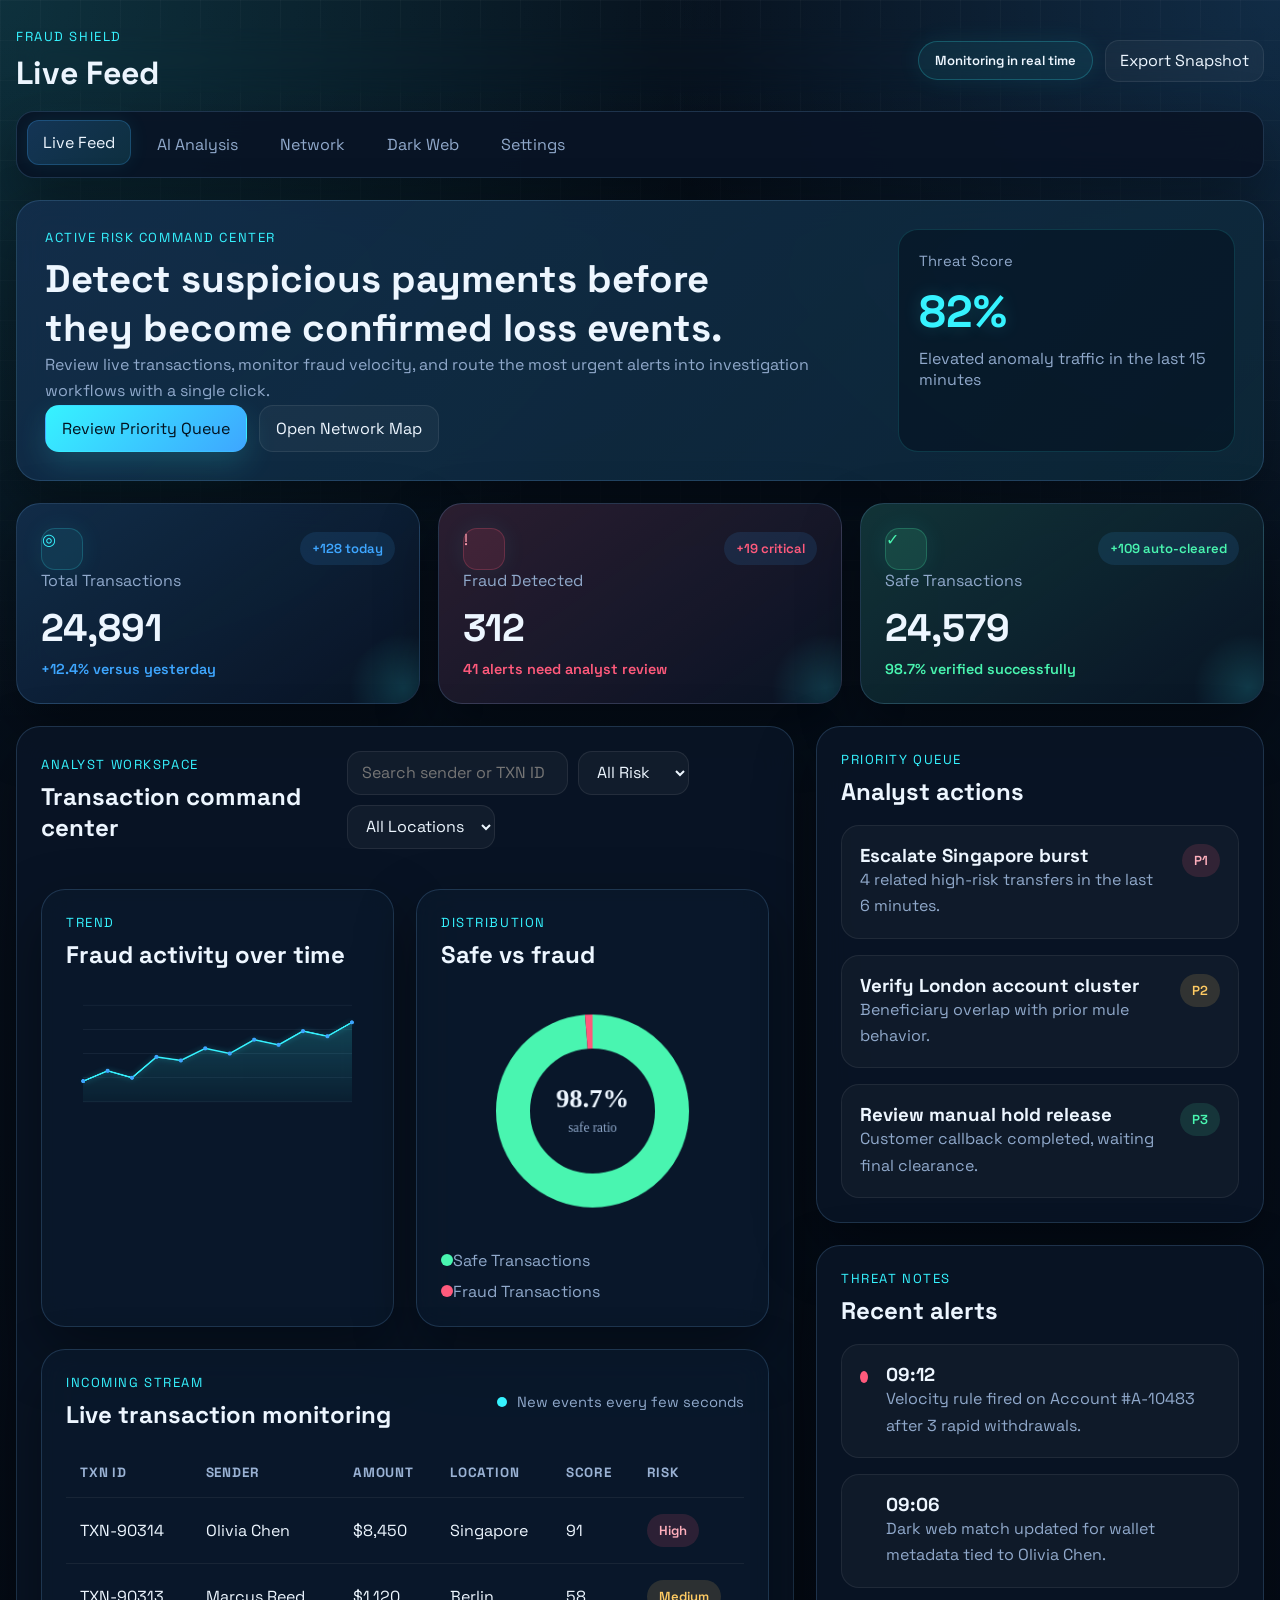
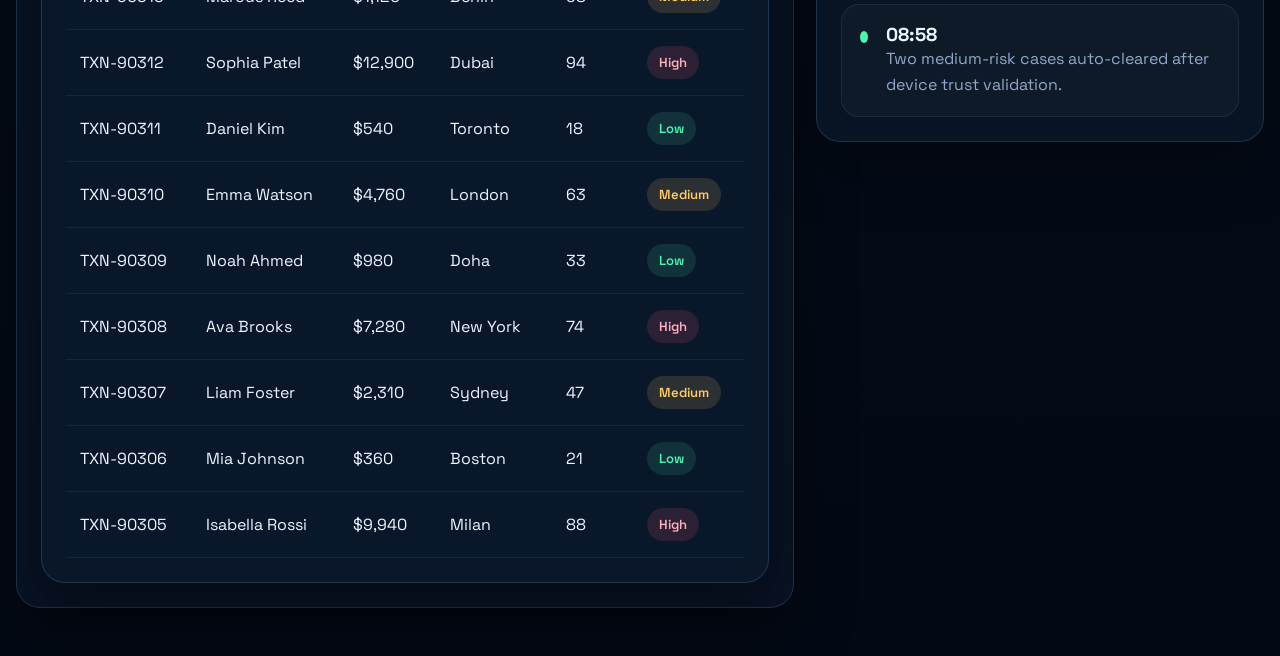
==== commit 16dad957: "third commit - Fraud Detection UI" ====
--- a/index.html
+++ b/index.html
@@ -13,7 +13,7 @@
   <div class="app-shell">
     <header class="topbar">
       <div>
-        <p class="eyebrow">Fraud Detection Platform</p>
+        <p class="eyebrow">Fraud Shield</p>
         <h1>Live Feed</h1>
       </div>
       <div class="topbar-actions">
